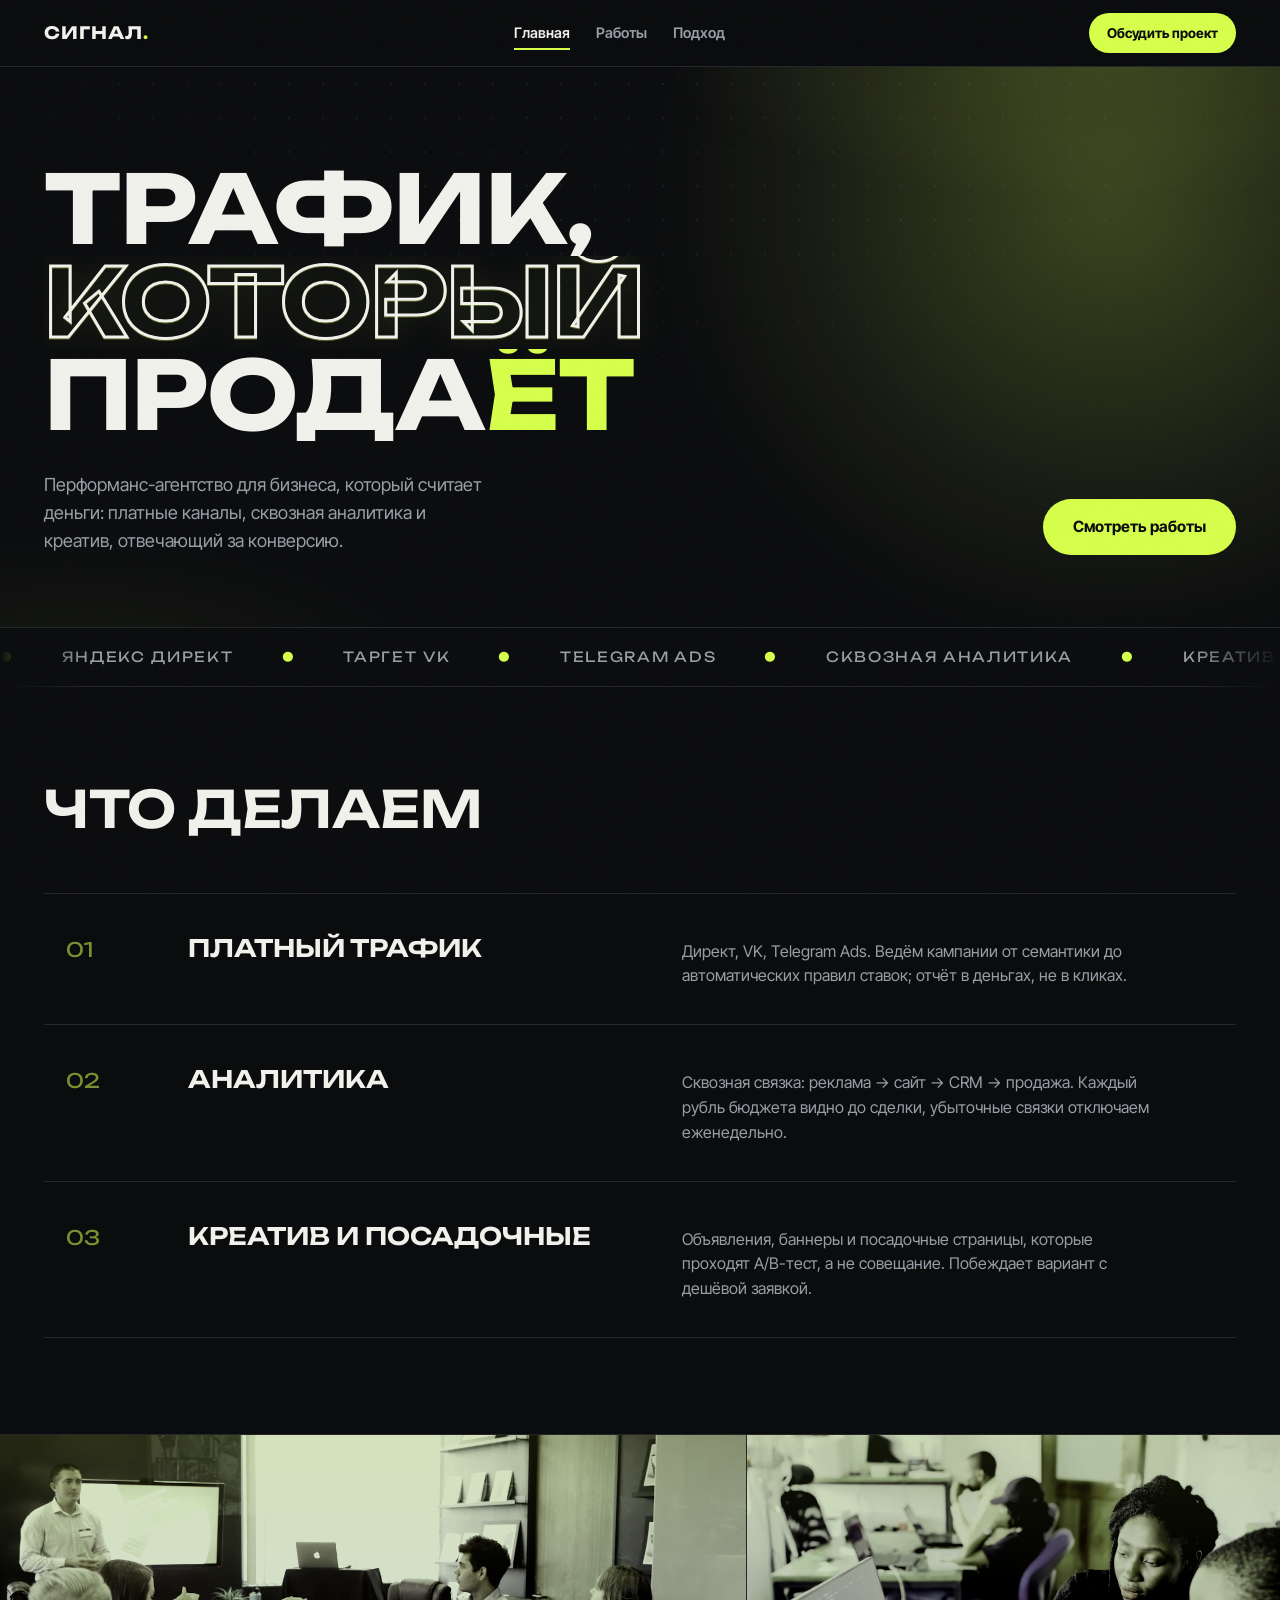
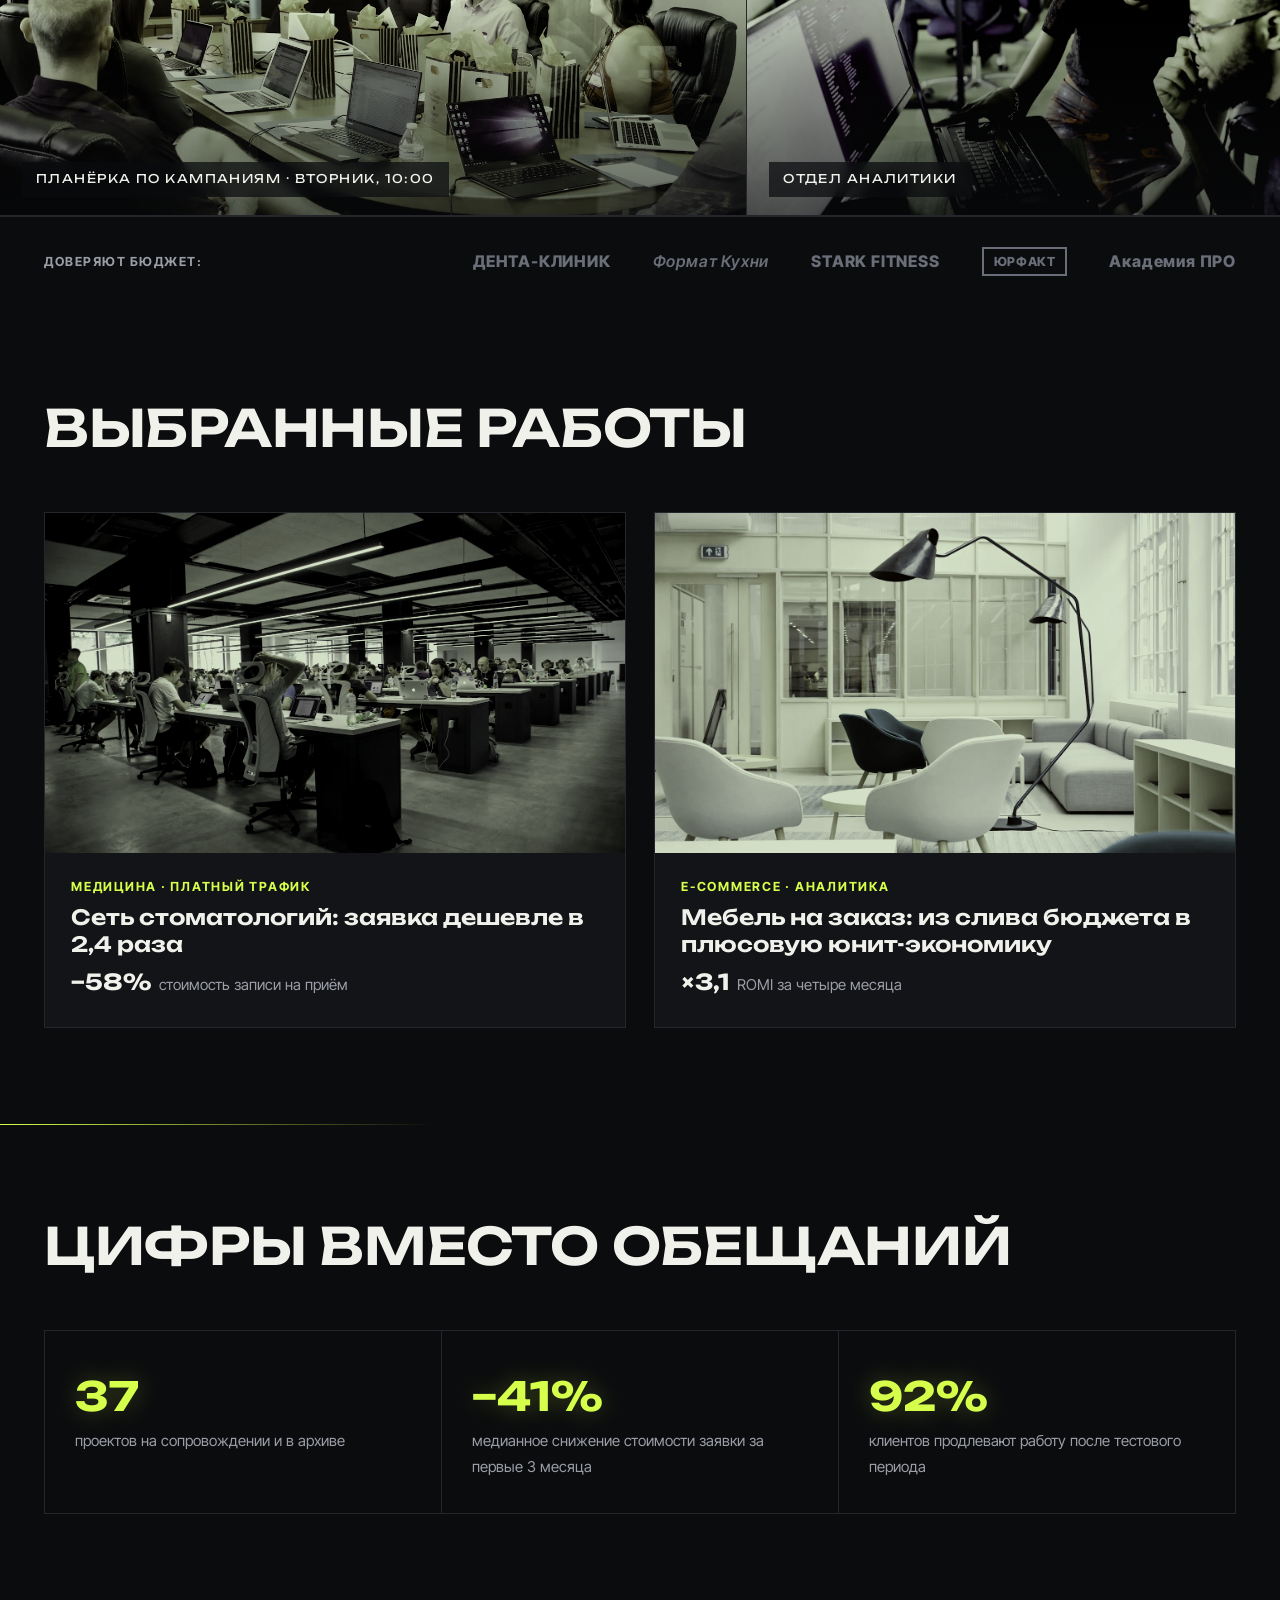
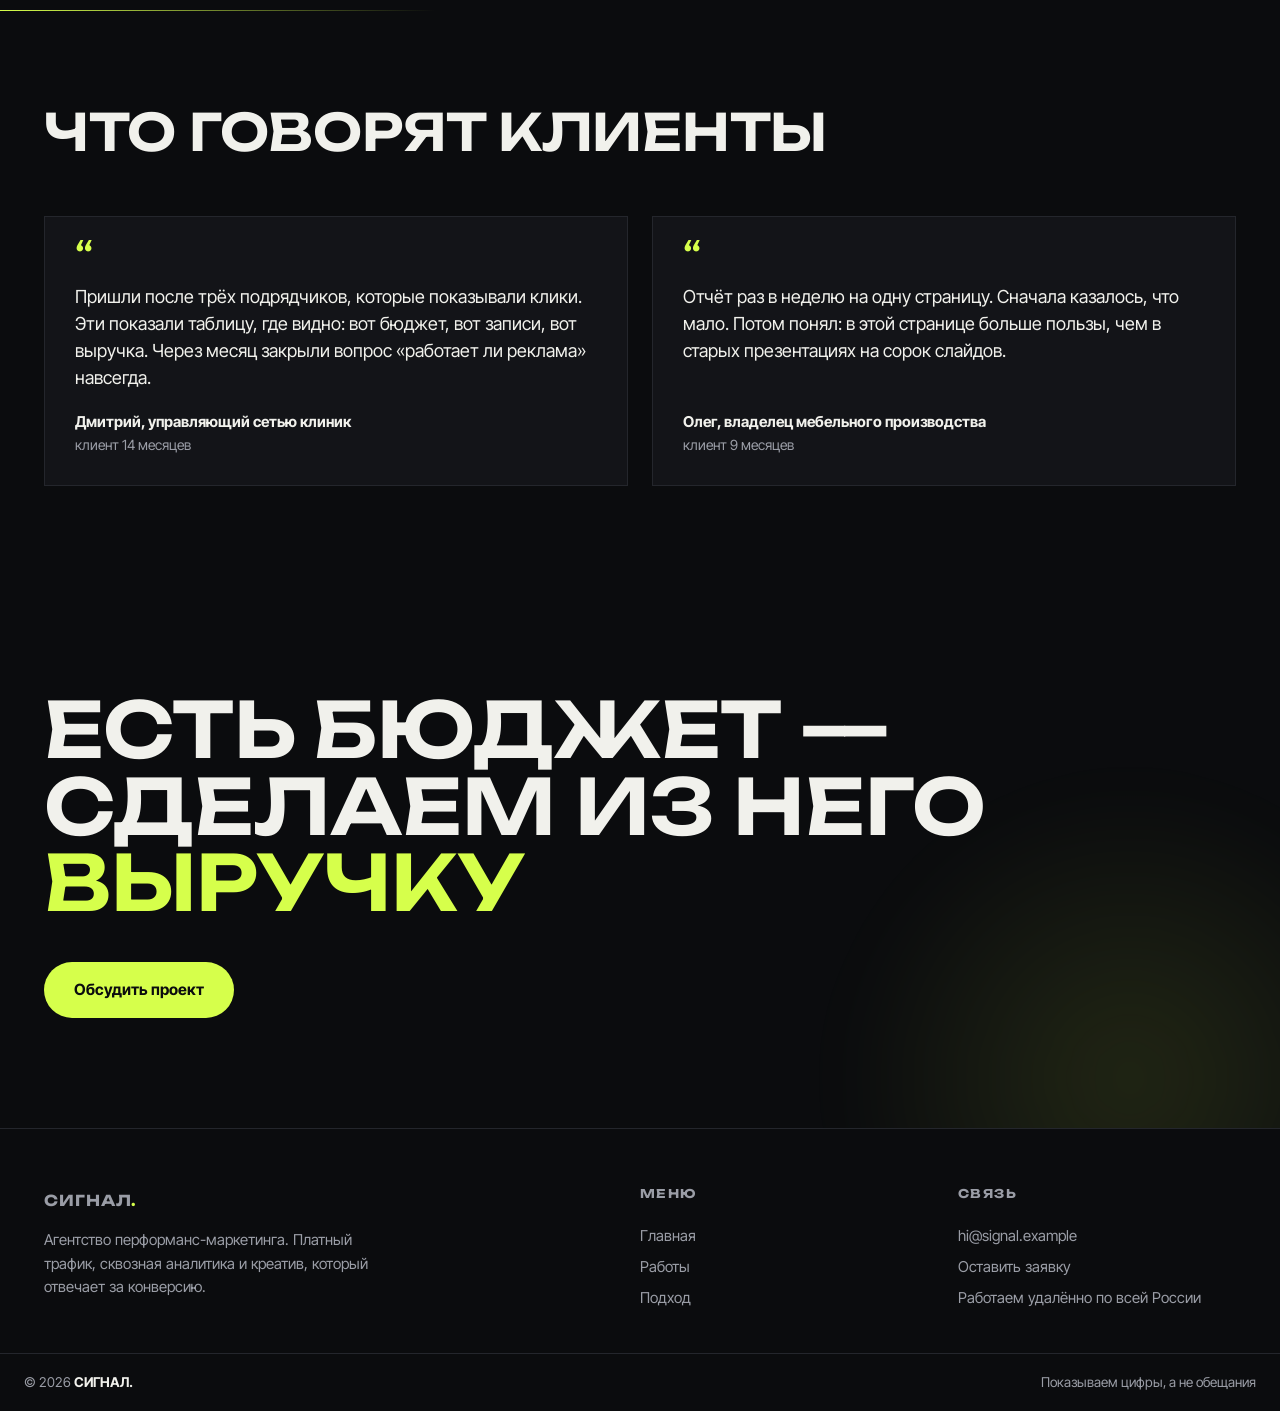
==== index.html @ c0be38c4 "Убрать ИИ-маркеры, пометить демо-форму, перевести картинки в WebP Тире как разделитель заменены по в" ====
<!DOCTYPE html>
<html lang="ru">
<head>
<meta charset="utf-8">
<meta name="viewport" content="width=device-width, initial-scale=1">
<title>Сигнал — агентство перформанс-маркетинга</title>
<meta name="description" content="Сигнал — агентство перформанс-маркетинга: платный трафик, аналитика, креатив. Работаем на заявки и продажи, а не на охваты.">
<link rel="preconnect" href="https://fonts.googleapis.com">
<link rel="preconnect" href="https://fonts.gstatic.com" crossorigin>
<link href="https://fonts.googleapis.com/css2?family=Unbounded:wght@600;700&family=Inter+Tight:wght@400;500;600;700&display=swap" rel="stylesheet">
<link rel="stylesheet" href="style.css">
<link rel="icon" href="data:image/svg+xml,%3Csvg xmlns=%27http://www.w3.org/2000/svg%27 viewBox=%270 0 64 64%27%3E%3Crect width=%2764%27 height=%2764%27 fill=%27%230b0c0e%27/%3E%3Ctext x=%2732%27 y=%2744%27 font-family=%27Arial,sans-serif%27 font-size=%2736%27 font-weight=%27800%27 fill=%27%23d6ff4b%27 text-anchor=%27middle%27%3EC%3C/text%3E%3C/svg%3E">
<meta property="og:title" content="Сигнал — агентство перформанс-маркетинга">
<meta property="og:type" content="website">
<meta property="og:description" content="Сигнал — агентство перформанс-маркетинга: платный трафик, аналитика, креатив. Работаем на заявки и продажи, а не на охваты.">
</head>
<body>

<header class="head">
  <div class="wrap">
    <a class="logo" href="index.html">СИГНАЛ<i>.</i></a>
    <nav class="nav">
      <a href="index.html" class="on">Главная</a>
      <a href="works.html">Работы</a>
      <a href="approach.html">Подход</a>
    </nav>
    <a class="cta-mini" href="#" data-modal-open>Обсудить проект</a>
  </div>
</header>

<section class="hero">
  <div class="wrap">
    <h1><span class="line"><span>Трафик,</span></span><span class="line"><span class="hollow">который</span></span><span class="line"><span>прода<i class="acid" style="font-style:normal">ёт</i></span></span></h1>
    <div class="hero-sub">
      <p>Перформанс-агентство для бизнеса, который считает деньги: платные каналы, сквозная аналитика и креатив, отвечающий за конверсию.</p>
      <a class="btn" href="works.html">Смотреть работы</a>
    </div>
  </div>
</section>

<div class="marquee" aria-hidden="true">
  <div class="marquee-track">
    <span><i>●</i>Яндекс Директ</span><span><i>●</i>Таргет VK</span><span><i>●</i>Telegram Ads</span><span><i>●</i>Сквозная аналитика</span><span><i>●</i>Креатив</span><span><i>●</i>CRM-маркетинг</span>
    <span><i>●</i>Яндекс Директ</span><span><i>●</i>Таргет VK</span><span><i>●</i>Telegram Ads</span><span><i>●</i>Сквозная аналитика</span><span><i>●</i>Креатив</span><span><i>●</i>CRM-маркетинг</span>
  </div>
</div>

<section class="blk">
  <div class="wrap">
    <h2>Что делаем</h2>
    <div class="srv">
      <div class="srv-row rise">
        <div class="no">01</div>
        <h3>Платный трафик</h3>
        <p>Директ, VK, Telegram Ads. Ведём кампании от семантики до автоматических правил ставок; отчёт в деньгах, не в кликах.</p>
      </div>
      <div class="srv-row rise">
        <div class="no">02</div>
        <h3>Аналитика</h3>
        <p>Сквозная связка: реклама → сайт → CRM → продажа. Каждый рубль бюджета видно до сделки, убыточные связки отключаем еженедельно.</p>
      </div>
      <div class="srv-row rise">
        <div class="no">03</div>
        <h3>Креатив и посадочные</h3>
        <p>Объявления, баннеры и посадочные страницы, которые проходят A/B-тест, а не совещание. Побеждает вариант с дешёвой заявкой.</p>
      </div>
    </div>
  </div>
</section>

<div class="strip" aria-label="Студия в работе">
  <div class="wrap">
    <figure>
      <img src="img/studio-2.webp" alt="Разбор кампании на планёрке" loading="lazy">
      <figcaption>Планёрка по кампаниям · вторник, 10:00</figcaption>
    </figure>
    <figure>
      <img src="img/studio-1.webp" alt="Аналитики за настройкой связок" loading="lazy">
      <figcaption>Отдел аналитики</figcaption>
    </figure>
  </div>
</div>

<div class="clients">
  <div class="wrap">
    <span class="label">Доверяют бюджет:</span>
    <div class="marks">
      <span>ДЕНТА-КЛИНИК</span>
      <span>Формат Кухни</span>
      <span>STARK FITNESS</span>
      <span>ЮРФАКТ</span>
      <span>Академия ПРО</span>
    </div>
  </div>
</div>

<section class="blk">
  <div class="wrap">
    <h2>Выбранные работы</h2>
    <div class="works-grid">
      <a class="work-card rise" href="work-dental.html">
        <img src="img/work-dental.webp" alt="Кейс: сеть стоматологий" loading="lazy">
        <div class="work-card__body">
          <span class="work-card__tag">Медицина · платный трафик</span>
          <h3>Сеть стоматологий: заявка дешевле в 2,4 раза</h3>
          <div class="work-card__nums"><b>−58%</b>стоимость записи на приём</div>
        </div>
      </a>
      <a class="work-card rise" href="work-furniture.html">
        <img src="img/work-furniture.webp" alt="Кейс: мебельное производство" loading="lazy">
        <div class="work-card__body">
          <span class="work-card__tag">E-commerce · аналитика</span>
          <h3>Мебель на заказ: из слива бюджета в плюсовую юнит-экономику</h3>
          <div class="work-card__nums"><b>×3,1</b>ROMI за четыре месяца</div>
        </div>
      </a>
    </div>
  </div>
</section>

<section class="blk">
  <div class="wrap">
    <h2>Цифры вместо обещаний</h2>
    <div class="nums">
      <div class="rise"><b>37</b><span>проектов на сопровождении и в архиве</span></div>
      <div class="rise"><b>−41%</b><span>медианное снижение стоимости заявки за первые 3 месяца</span></div>
      <div class="rise"><b>92%</b><span>клиентов продлевают работу после тестового периода</span></div>
    </div>
  </div>
</section>

<section class="blk">
  <div class="wrap">
    <h2>Что говорят клиенты</h2>
    <div class="tst">
      <blockquote class="rise">
        Пришли после трёх подрядчиков, которые показывали клики. Эти показали таблицу, где видно: вот бюджет, вот записи, вот выручка. Через месяц закрыли вопрос «работает ли реклама» навсегда.
        <footer><b>Дмитрий, управляющий сетью клиник</b>клиент 14 месяцев</footer>
      </blockquote>
      <blockquote class="rise">
        Отчёт раз в неделю на одну страницу. Сначала казалось, что мало. Потом понял: в этой странице больше пользы, чем в старых презентациях на сорок слайдов.
        <footer><b>Олег, владелец мебельного производства</b>клиент 9 месяцев</footer>
      </blockquote>
    </div>
  </div>
</section>

<section class="big-cta">
  <div class="wrap">
    <h2>Есть бюджет —<br>сделаем из него <span>выручку</span></h2>
    <a class="btn" href="#" data-modal-open>Обсудить проект</a>
  </div>
</section>

<footer class="foot">
  <div class="wrap cols">
    <div class="about-col">
      <a class="logo" href="index.html">СИГНАЛ<i>.</i></a>
      <p>Агентство перформанс-маркетинга. Платный трафик, сквозная аналитика и креатив, который отвечает за конверсию.</p>
    </div>
    <div>
      <h4>Меню</h4>
      <a href="index.html">Главная</a>
      <a href="works.html">Работы</a>
      <a href="approach.html">Подход</a>
    </div>
    <div>
      <h4>Связь</h4>
      <a href="#" data-modal-open>hi@signal.example</a>
      <a href="#" data-modal-open>Оставить заявку</a>
      <a>Работаем удалённо по всей России</a>
    </div>
  </div>
  <div class="base">
    <div>© 2026 <b>СИГНАЛ.</b></div>
    <div>Показываем цифры, а не обещания</div>
  </div>
</footer>

<div class="modal" id="lead-modal" role="dialog" aria-modal="true" aria-labelledby="lm-title">
  <div class="modal__back" data-modal-close></div>
  <div class="modal__box">
    <button class="modal__close" data-modal-close aria-label="Закрыть">&times;</button>
    <h3 id="lm-title">Обсудить проект</h3>
    <p class="sub">Расскажите о задаче, вернёмся с планом и оценкой в течение рабочего дня.</p>
    <form data-lead-form>
      <label>Имя</label>
      <input type="text" name="name" required placeholder="Как к вам обращаться">
      <label>Телефон или Telegram</label>
      <input type="text" name="phone" required placeholder="+7 ___ ___-__-__ или @ник">
      <label>Месячный бюджет на трафик</label>
      <select name="budget">
        <option>До 150 тысяч</option>
        <option>150–500 тысяч</option>
        <option>500 тысяч – 1,5 млн</option>
        <option>Больше 1,5 млн</option>
        <option>Бюджета ещё нет, нужен расчёт</option>
      </select>
      <label>Задача</label>
      <textarea name="msg" placeholder="Ниша, что продаёте, что сейчас с рекламой"></textarea>
      <button class="send" type="submit">Отправить</button>
      <p class="fine">Нажимая кнопку, вы соглашаетесь с политикой обработки персональных данных</p>
      <p class="fine"><strong>Демонстрационный проект из портфолио.</strong> Агентство «Сигнал», его кейсы и клиенты вымышлены, форма заявку никуда не отправляет. Связаться с автором сайта: <a href="https://shulgin.is-a.dev">shulgin.is-a.dev</a></p>
    </form>
    <div class="modal__ok">
      <div class="ring">&#10003;</div>
      <h3>Принято</h3>
      <p class="sub">Ответим в течение рабочего дня.</p>
    </div>
  </div>
</div>

<script src="app.js"></script>
</body>
</html>
---- style.css ----
:root {
  --bg: #0b0c0e;
  --bg-raise: #131418;
  --line: #24262c;
  --ink: #f1f1ec;
  --ink-soft: #9a9da6;
  --acid: #d6ff4b;
  --wrap: 1240px;
  --grade: grayscale(.8) contrast(1.15) brightness(.82) sepia(.22) hue-rotate(46deg) saturate(1.5);
}

* { margin: 0; padding: 0; box-sizing: border-box; }

html { scroll-behavior: smooth; }
@media (prefers-reduced-motion: reduce) {
  html { scroll-behavior: auto; }
  .rise { opacity: 1 !important; transform: none !important; transition: none !important; }
}

body {
  font-family: "Inter Tight", -apple-system, sans-serif;
  background: var(--bg); color: var(--ink);
  line-height: 1.55; font-size: 17px;
  -webkit-font-smoothing: antialiased;
}
.wrap { max-width: var(--wrap); margin: 0 auto; padding: 0 24px; }
a { color: inherit; text-decoration: none; }
img { max-width: 100%; display: block; }
h1, h2, h3, .display { font-family: "Unbounded", sans-serif; font-weight: 600; }

/* header */
.head { position: sticky; top: 0; z-index: 50; background: rgb(11 12 14 / .85); backdrop-filter: blur(14px); border-bottom: 1px solid var(--line); }
.head .wrap { height: 66px; display: flex; align-items: center; justify-content: space-between; }
.logo { font-family: "Unbounded", sans-serif; font-weight: 700; font-size: 17px; letter-spacing: .06em; }
.logo i { font-style: normal; color: var(--acid); }
.nav { display: flex; gap: 26px; font-size: 14.5px; font-weight: 600; color: var(--ink-soft); }
.nav a:hover, .nav a.on { color: var(--ink); }
.cta-mini { font-size: 13.5px; font-weight: 700; padding: 10px 18px; background: var(--acid); color: #0b0c0e; border-radius: 999px; transition: transform .15s ease; }
.cta-mini:hover { transform: scale(1.04); }
.cta-mini:active { transform: scale(.98); }

/* hero */
.hero { padding: 96px 0 72px; border-bottom: 1px solid var(--line); position: relative; overflow: hidden;
  background:
    radial-gradient(58% 48% at 86% -5%, rgb(214 255 75 / .10), transparent 60%),
    radial-gradient(46% 40% at 6% 108%, rgb(214 255 75 / .05), transparent 60%);
}
.hero::before {
  content: ""; position: absolute; inset: 0; pointer-events: none;
  background-image: radial-gradient(rgb(241 241 236 / .06) 1px, transparent 1px);
  background-size: 34px 34px;
  mask-image: radial-gradient(ellipse 90% 80% at 50% 10%, #000 30%, transparent 75%);
}
.hero::after {
  content: ""; position: absolute; pointer-events: none; z-index: 0;
  width: 900px; height: 900px; right: -280px; top: -320px; border-radius: 50%;
  background: radial-gradient(circle, rgb(214 255 75 / .24), rgb(214 255 75 / .07) 45%, transparent 70%);
  filter: blur(22px);
  mix-blend-mode: screen;
}
@media (prefers-reduced-motion: no-preference) {
  .hero::after { animation: breathe 9s ease-in-out infinite alternate; }
}
@keyframes breathe { to { transform: translate(-90px, 70px) scale(1.18); opacity: .8; } }
.hero .wrap { position: relative; z-index: 1; }
.hero h1 {
  font-size: clamp(44px, 7.4vw, 104px);
  line-height: .98; letter-spacing: -0.01em; font-weight: 700;
  text-transform: uppercase;
}
.hero h1 .hollow {
  color: transparent;
  -webkit-text-stroke: clamp(1.6px, .32vw, 3px) var(--ink);
  text-stroke: clamp(1.6px, .32vw, 3px) var(--ink);
  filter: drop-shadow(0 1px 0 rgb(214 255 75 / .35)) drop-shadow(0 0 14px rgb(214 255 75 / .18));
}
.hero h1 .acid { color: var(--acid); }
.hero-sub { margin-top: 30px; display: flex; align-items: flex-end; justify-content: space-between; gap: 40px; flex-wrap: wrap; }
.hero-sub p { max-width: 44ch; color: var(--ink-soft); font-size: 18px; }
.btn {
  display: inline-block; font-weight: 700; font-size: 15.5px;
  padding: 16px 30px; border-radius: 999px;
  background: var(--acid); color: #0b0c0e;
  transition: transform .15s ease;
  white-space: nowrap;
}
.btn:hover { transform: scale(1.05); }
.btn:active { transform: scale(.97); }
.btn--ghost { background: transparent; color: var(--ink); border: 1px solid var(--line); }
.btn--ghost:hover { border-color: var(--ink); }

/* marquee */
.marquee { border-bottom: 1px solid var(--line); overflow: hidden; padding: 18px 0;
  -webkit-mask-image: linear-gradient(90deg, transparent, #000 7%, #000 93%, transparent);
  mask-image: linear-gradient(90deg, transparent, #000 7%, #000 93%, transparent);
}
.marquee-track { display: flex; gap: 48px; width: max-content; animation: slide 28s linear infinite; font-family: "Unbounded", sans-serif; font-size: 14px; letter-spacing: .12em; text-transform: uppercase; color: var(--ink-soft); }
.marquee-track span i { font-style: normal; color: var(--acid); margin-right: 48px; }
@keyframes slide { to { transform: translateX(-50%); } }
@media (prefers-reduced-motion: reduce) { .marquee-track { animation: none; } }

/* sections */
section.blk { padding: 96px 0; }
section.blk + section.blk { border-top: 0; background-image: linear-gradient(90deg, var(--acid), rgb(36 38 44 / 0) 34%); background-size: 100% 1px; background-repeat: no-repeat; }
.blk h2 { font-size: clamp(28px, 4vw, 52px); line-height: 1.05; text-transform: uppercase; letter-spacing: -0.005em; max-width: 24ch; }
.blk .lead { margin-top: 18px; color: var(--ink-soft); max-width: 56ch; font-size: 17.5px; }

/* services */
.srv { margin-top: 56px; border-top: 1px solid var(--line); }
.srv-row { display: grid; grid-template-columns: 90px 1fr 1.2fr; gap: 32px; padding: 36px 0; border-bottom: 1px solid var(--line); align-items: baseline; transition: background .2s ease; position: relative; padding-left: 22px; }
.srv-row:hover { background: var(--bg-raise); }
.srv-row::before { content: ""; position: absolute; left: 0; top: 0; bottom: 0; width: 3px;
  background: var(--acid); transform: scaleY(0); transform-origin: top;
  transition: transform .3s cubic-bezier(.16,1,.3,1); }
.srv-row:hover::before { transform: scaleY(1); }
.srv-row:hover h3 { transform: translateX(4px); transition: transform .25s ease; }
.srv-row .no { font-family: "Unbounded", sans-serif; color: var(--acid); font-size: 20px; opacity: .55; }
.srv-row:hover .no { opacity: 1; }
.srv-row h3 { font-size: 24px; text-transform: uppercase; }
.srv-row p { color: var(--ink-soft); font-size: 16px; max-width: 52ch; }

/* works */
.works-grid { margin-top: 56px; display: grid; grid-template-columns: 1fr 1fr; gap: 28px; }
.work-card { position: relative; display: block; border: 1px solid var(--line); background: var(--bg-raise); overflow: hidden; }
.work-card img { width: 100%; height: 340px; object-fit: cover; filter: var(--grade); transition: transform .4s ease, filter .4s ease; }
.work-card:hover img { transform: scale(1.04); filter: grayscale(.3) contrast(1.1) brightness(.98) saturate(1.15); }
.work-card__body { padding: 24px 26px 28px; display: flex; flex-direction: column; gap: 8px; }
.work-card__tag { font-size: 12.5px; letter-spacing: .14em; text-transform: uppercase; color: var(--acid); font-weight: 700; }
.work-card__body h3 { font-size: 21px; line-height: 1.25; }
.work-card__nums { color: var(--ink-soft); font-size: 15px; }
.work-card__nums b { color: var(--ink); font-family: "Unbounded", sans-serif; font-size: 22px; margin-right: 8px; }

/* numbers strip */
.nums { display: grid; grid-template-columns: repeat(3, 1fr); gap: 1px; background: var(--line); border: 1px solid var(--line); margin-top: 56px; }
.nums div { background: var(--bg); padding: 34px 30px; transition: background .25s ease; }
.nums div:hover { background: var(--bg-raise); }
.nums b { display: block; font-family: "Unbounded", sans-serif; font-size: 40px; color: var(--acid); text-shadow: 0 0 24px rgb(214 255 75 / .28); }
.nums span { color: var(--ink-soft); font-size: 15px; }

/* approach list */
.steps { margin-top: 56px; display: grid; grid-template-columns: repeat(2, 1fr); gap: 1px; background: var(--line); border: 1px solid var(--line); }
.steps div { background: var(--bg); padding: 34px 30px; transition: background .25s ease; }
.steps div:hover { background: var(--bg-raise); }
.steps h3 { font-size: 18px; text-transform: uppercase; margin-bottom: 10px; }
.steps h3 i { font-style: normal; color: var(--acid); margin-right: 10px; }
.steps p { color: var(--ink-soft); font-size: 15.5px; }

/* big cta */
.big-cta { padding: 110px 0; text-align: left; position: relative; overflow: hidden; }
.big-cta::after {
  content: ""; position: absolute; right: -180px; bottom: -280px;
  width: 660px; height: 660px; border-radius: 50%;
  background: radial-gradient(circle, rgb(214 255 75 / .11), transparent 64%);
  filter: blur(28px); pointer-events: none; z-index: 0;
}
.big-cta .wrap { position: relative; z-index: 1; }
.big-cta h2 { font-size: clamp(36px, 6vw, 84px); text-transform: uppercase; line-height: 1; max-width: none; }
.big-cta h2 span { color: var(--acid); }
.big-cta .btn { margin-top: 40px; }

/* work page */
.work-hero { padding: 80px 0 56px; border-bottom: 1px solid var(--line); }
.crumbs { font-size: 13.5px; font-weight: 600; color: var(--ink-soft); margin-bottom: 26px; letter-spacing: .04em; }
.crumbs a:hover { color: var(--acid); }
.work-hero h1 { font-size: clamp(30px, 4.6vw, 60px); line-height: 1.04; text-transform: uppercase; max-width: 22ch; }
.work-meta { margin-top: 30px; display: flex; gap: 48px; flex-wrap: wrap; }
.work-meta div b { display: block; font-size: 14.5px; }
.work-meta div span { font-size: 13.5px; color: var(--ink-soft); }
.work-cover { border-bottom: 1px solid var(--line); position: relative; }
.work-cover img { width: 100%; height: 420px; object-fit: cover; filter: var(--grade); }
.work-body { padding: 72px 0; display: grid; grid-template-columns: 4fr 8fr; gap: 56px; }
.work-body aside { position: sticky; top: 100px; align-self: start; }
.work-body aside .nums-side b { display: block; font-family: "Unbounded", sans-serif; font-size: 34px; color: var(--acid); text-shadow: 0 0 24px rgb(214 255 75 / .28); }
.work-body aside .nums-side span { color: var(--ink-soft); font-size: 14px; display: block; margin-bottom: 22px; }
.work-body h2 { font-size: 24px; text-transform: uppercase; margin: 40px 0 14px; }
.work-body h2:first-child { margin-top: 0; }
.work-body p { color: #c9cbd1; margin-bottom: 14px; max-width: 64ch; }
.work-body ul { margin: 0 0 14px 20px; color: #c9cbd1; }
.work-body li { margin-bottom: 7px; }
.quote { margin: 36px 0; padding: 26px 30px; background: var(--bg-raise); border-left: 3px solid var(--acid); font-size: 18px; }
.quote footer { margin-top: 10px; font-size: 13.5px; color: var(--ink-soft); }

/* photo strip */
.strip { border-top: 1px solid var(--line); border-bottom: 1px solid var(--line); }
.strip .wrap { display: grid; grid-template-columns: 1.4fr 1fr; gap: 1px; background: var(--line); padding: 0; max-width: none; }
.strip figure { margin: 0; overflow: hidden; background: var(--bg); position: relative; }
.strip img { width: 100%; height: 380px; object-fit: cover; filter: var(--grade); transition: transform .6s ease; display: block; }
.strip figure:hover img { transform: scale(1.03); filter: grayscale(.35) brightness(.95) saturate(1.2); }
.strip figure::after, .work-cover::after {
  content: ""; position: absolute; inset: 0; z-index: 1; pointer-events: none;
  background: linear-gradient(180deg, rgb(214 255 75 / .09), transparent 38%),
              linear-gradient(0deg, rgb(11 12 14 / .6), transparent 55%);
}
.strip figcaption {
  position: absolute; left: 22px; bottom: 18px; z-index: 2;
  font-family: "Unbounded", sans-serif; font-size: 12px; letter-spacing: .12em; text-transform: uppercase;
  color: var(--ink); background: rgb(11 12 14 / .72); padding: 8px 14px; backdrop-filter: blur(6px);
}

/* client marks */
.clients { border-top: 1px solid var(--line); padding: 30px 0; }
.clients .wrap { display: flex; align-items: center; gap: 40px; flex-wrap: wrap; justify-content: space-between; }
.clients .label { font-size: 12.5px; letter-spacing: .12em; text-transform: uppercase; color: var(--ink-soft); font-weight: 700; }
.clients .marks { display: flex; gap: 42px; align-items: center; flex-wrap: wrap; }
.clients .marks span { font-weight: 800; font-size: 16px; letter-spacing: .05em; color: #6a6e78; transition: color .25s ease; white-space: nowrap; }
.clients .marks span:hover { color: var(--acid); }
.clients .marks span:nth-child(2) { font-style: italic; font-weight: 600; }
.clients .marks span:nth-child(4) { border: 2px solid currentColor; padding: 3px 10px; font-size: 12.5px; }

/* testimonials dark */
.tst { margin-top: 56px; display: grid; grid-template-columns: 1fr 1fr; gap: 24px; }
.tst blockquote {
  background: var(--bg-raise); border: 1px solid var(--line); padding: 30px;
  font-size: 18px; line-height: 1.5; display: flex; flex-direction: column; gap: 20px;
}
.tst blockquote::before { content: "“"; font-family: "Unbounded", sans-serif; color: var(--acid); font-size: 40px; line-height: 0.4; }
.tst footer { margin-top: auto; font-size: 14px; color: var(--ink-soft); }
.tst footer b { color: var(--ink); display: block; font-size: 15px; }

/* next case */
.next-case { border-top: 1px solid var(--line); }
.next-case a { display: flex; justify-content: space-between; align-items: center; gap: 20px; padding: 48px 0; }
.next-case small { display: block; font-size: 12px; letter-spacing: .14em; text-transform: uppercase; color: var(--ink-soft); font-weight: 700; margin-bottom: 10px; }
.next-case h3 { font-size: clamp(20px, 2.6vw, 30px); text-transform: uppercase; transition: color .2s ease; }
.next-case a:hover h3 { color: var(--acid); }
.next-case .arr { font-size: 36px; color: var(--acid); flex: none; }

/* modal (dark) */
.modal { position: fixed; inset: 0; z-index: 200; display: none; align-items: center; justify-content: center; padding: 20px; }
.modal.open { display: flex; }
.modal__back { position: absolute; inset: 0; background: rgb(0 0 0 / .7); backdrop-filter: blur(5px); }
.modal__box {
  position: relative; background: var(--bg-raise); border: 1px solid var(--line);
  width: 470px; max-width: 100%; padding: 38px; max-height: 92vh; overflow: auto;
}
@media (prefers-reduced-motion: no-preference) {
  .modal.open .modal__box { animation: modalIn .35s cubic-bezier(.16,1,.3,1); }
}
@keyframes modalIn { from { opacity: 0; transform: translateY(26px) scale(.98); } }
.modal__close { position: absolute; top: 12px; right: 16px; border: 0; background: none; font-size: 28px; cursor: pointer; color: var(--ink-soft); line-height: 1; }
.modal__close:hover { color: var(--ink); }
.modal h3 { font-size: 22px; text-transform: uppercase; margin-bottom: 6px; }
.modal .sub { color: var(--ink-soft); font-size: 15px; margin-bottom: 20px; }
.modal label { display: block; font-size: 12.5px; font-weight: 700; letter-spacing: .08em; text-transform: uppercase; margin: 16px 0 6px; color: var(--ink-soft); }
.modal input, .modal select, .modal textarea {
  width: 100%; padding: 12px 14px; border: 1px solid var(--line); border-radius: 0;
  font: inherit; font-size: 15.5px; background: var(--bg); color: var(--ink);
}
.modal input:focus, .modal select:focus, .modal textarea:focus { outline: 2px solid var(--acid); outline-offset: -1px; }
.modal textarea { resize: vertical; min-height: 80px; }
.modal .send {
  margin-top: 24px; width: 100%; border: 0; cursor: pointer; border-radius: 999px;
  background: var(--acid); color: #0b0c0e; font: inherit; font-weight: 700; font-size: 16px; padding: 15px;
  transition: transform .15s ease, box-shadow .25s ease;
}
.modal .send:hover { box-shadow: 0 6px 32px rgb(214 255 75 / .3); }
.modal .send:active { transform: scale(.985); }
.modal .fine { margin-top: 12px; font-size: 12px; color: var(--ink-soft); text-align: center; }
.modal__ok { display: none; text-align: center; padding: 30px 0 16px; }
.modal__ok .ring { width: 64px; height: 64px; margin: 0 auto 18px; border-radius: 50%; background: var(--acid); color: #0b0c0e; display: grid; place-items: center; font-size: 30px; }
@media (prefers-reduced-motion: no-preference) {
  .modal__ok.show .ring { animation: pop .5s cubic-bezier(.16,1,.3,1); }
}
@keyframes pop { from { transform: scale(0); } }
.modal.sent form { display: none; }
.modal.sent .modal__ok { display: block; }

/* tilt */
.work-card { will-change: transform; transform-style: preserve-3d; transition: transform .18s ease-out, border-color .3s ease, box-shadow .3s ease; }
.work-card:hover { border-color: rgb(214 255 75 / .5); box-shadow: 0 24px 60px -24px rgb(0 0 0 / .85), 0 0 0 1px rgb(214 255 75 / .22); }
@media (prefers-reduced-motion: reduce) {
  .work-card { transition: border-color .3s, box-shadow .3s; }
}

/* footer */
.foot { border-top: 1px solid var(--line); }
.foot .cols { display: grid; grid-template-columns: 2fr 1fr 1fr; gap: 40px; padding: 56px 24px 40px; }
.foot .cols h4 { font-size: 12px; letter-spacing: .12em; text-transform: uppercase; color: var(--ink-soft); margin-bottom: 16px; font-family: "Unbounded", sans-serif; }
.foot .cols a { display: block; padding: 4px 0; color: var(--ink-soft); font-size: 15px; }
.foot .cols a:hover { color: var(--acid); }
.foot .cols .about-col p { color: var(--ink-soft); font-size: 15px; max-width: 36ch; margin-top: 12px; }
.foot .base { border-top: 1px solid var(--line); padding: 18px 24px; display: flex; justify-content: space-between; gap: 16px; flex-wrap: wrap; color: var(--ink-soft); font-size: 13.5px; }
.foot b { color: var(--ink); }

/* rise */
.rise { opacity: 0; transform: translateY(20px); transition: opacity .45s cubic-bezier(.16,1,.3,1), transform .45s cubic-bezier(.16,1,.3,1); }
.rise.in { opacity: 1; transform: none; }

/* grain overlay */
body::before {
  content: ""; position: fixed; inset: 0; z-index: 90; pointer-events: none;
  background-image: url("data:image/svg+xml,%3Csvg xmlns='http://www.w3.org/2000/svg' width='120' height='120'%3E%3Cfilter id='n'%3E%3CfeTurbulence type='fractalNoise' baseFrequency='.9' numOctaves='2'/%3E%3C/filter%3E%3Crect width='120' height='120' filter='url(%23n)' opacity='.35'/%3E%3C/svg%3E");
  opacity: .06;
}

/* scroll progress */
.progress {
  position: fixed; top: 0; left: 0; right: 0; height: 3px; z-index: 100;
  background: var(--acid); transform: scaleX(0); transform-origin: left;
}

/* hero line-by-line intro */
.hero h1 .line { display: block; overflow: hidden; }
.hero h1 .line > span { display: inline-block; }
@media (prefers-reduced-motion: no-preference) {
  .hero h1 .line > span { transform: translateY(110%); animation: lineUp .9s cubic-bezier(.16,1,.3,1) forwards; }
  .hero h1 .line:nth-child(2) > span { animation-delay: .1s; }
  .hero h1 .line:nth-child(3) > span { animation-delay: .2s; }
  .hero-sub { opacity: 0; transform: translateY(18px); animation: fadeUp .8s cubic-bezier(.16,1,.3,1) .45s forwards; }
}
@keyframes lineUp { to { transform: translateY(0); } }
@keyframes fadeUp { to { opacity: 1; transform: none; } }

/* nav underline */
.nav a { position: relative; }
.nav a::after {
  content: ""; position: absolute; left: 0; bottom: -6px; width: 100%; height: 2px;
  background: var(--acid); transform: scaleX(0); transform-origin: left;
  transition: transform .25s ease;
}
.nav a:hover::after, .nav a.on::after { transform: scaleX(1); }

/* acid glow on primary buttons */
.btn:not(.btn--ghost), .cta-mini { box-shadow: 0 0 0 rgb(214 255 75 / 0); transition: transform .15s ease, box-shadow .25s ease; }
.btn:not(.btn--ghost):hover, .cta-mini:hover { box-shadow: 0 6px 32px rgb(214 255 75 / .28); }

/* work card arrow */
.work-card__body { position: relative; }
.work-card__body::after {
  content: "→"; position: absolute; right: 26px; top: 24px;
  font-family: "Unbounded", sans-serif; color: var(--acid); font-size: 20px;
  opacity: 0; transform: translateX(-8px); transition: opacity .25s ease, transform .25s ease;
}
.work-card:hover .work-card__body::after { opacity: 1; transform: none; }

@media (max-width: 880px) {
  .nav { display: none; }
  .works-grid, .steps, .work-body, .tst, .strip .wrap { grid-template-columns: 1fr; }
  .foot .cols { grid-template-columns: 1fr; gap: 26px; padding: 40px 24px 28px; }
  .strip img { height: 240px; }
  .nums { grid-template-columns: 1fr; }
  .srv-row { grid-template-columns: 1fr; gap: 10px; }
  .work-body aside { position: static; }
  section.blk, .hero { padding: 60px 0; }
  .work-card img { height: 240px; }
}
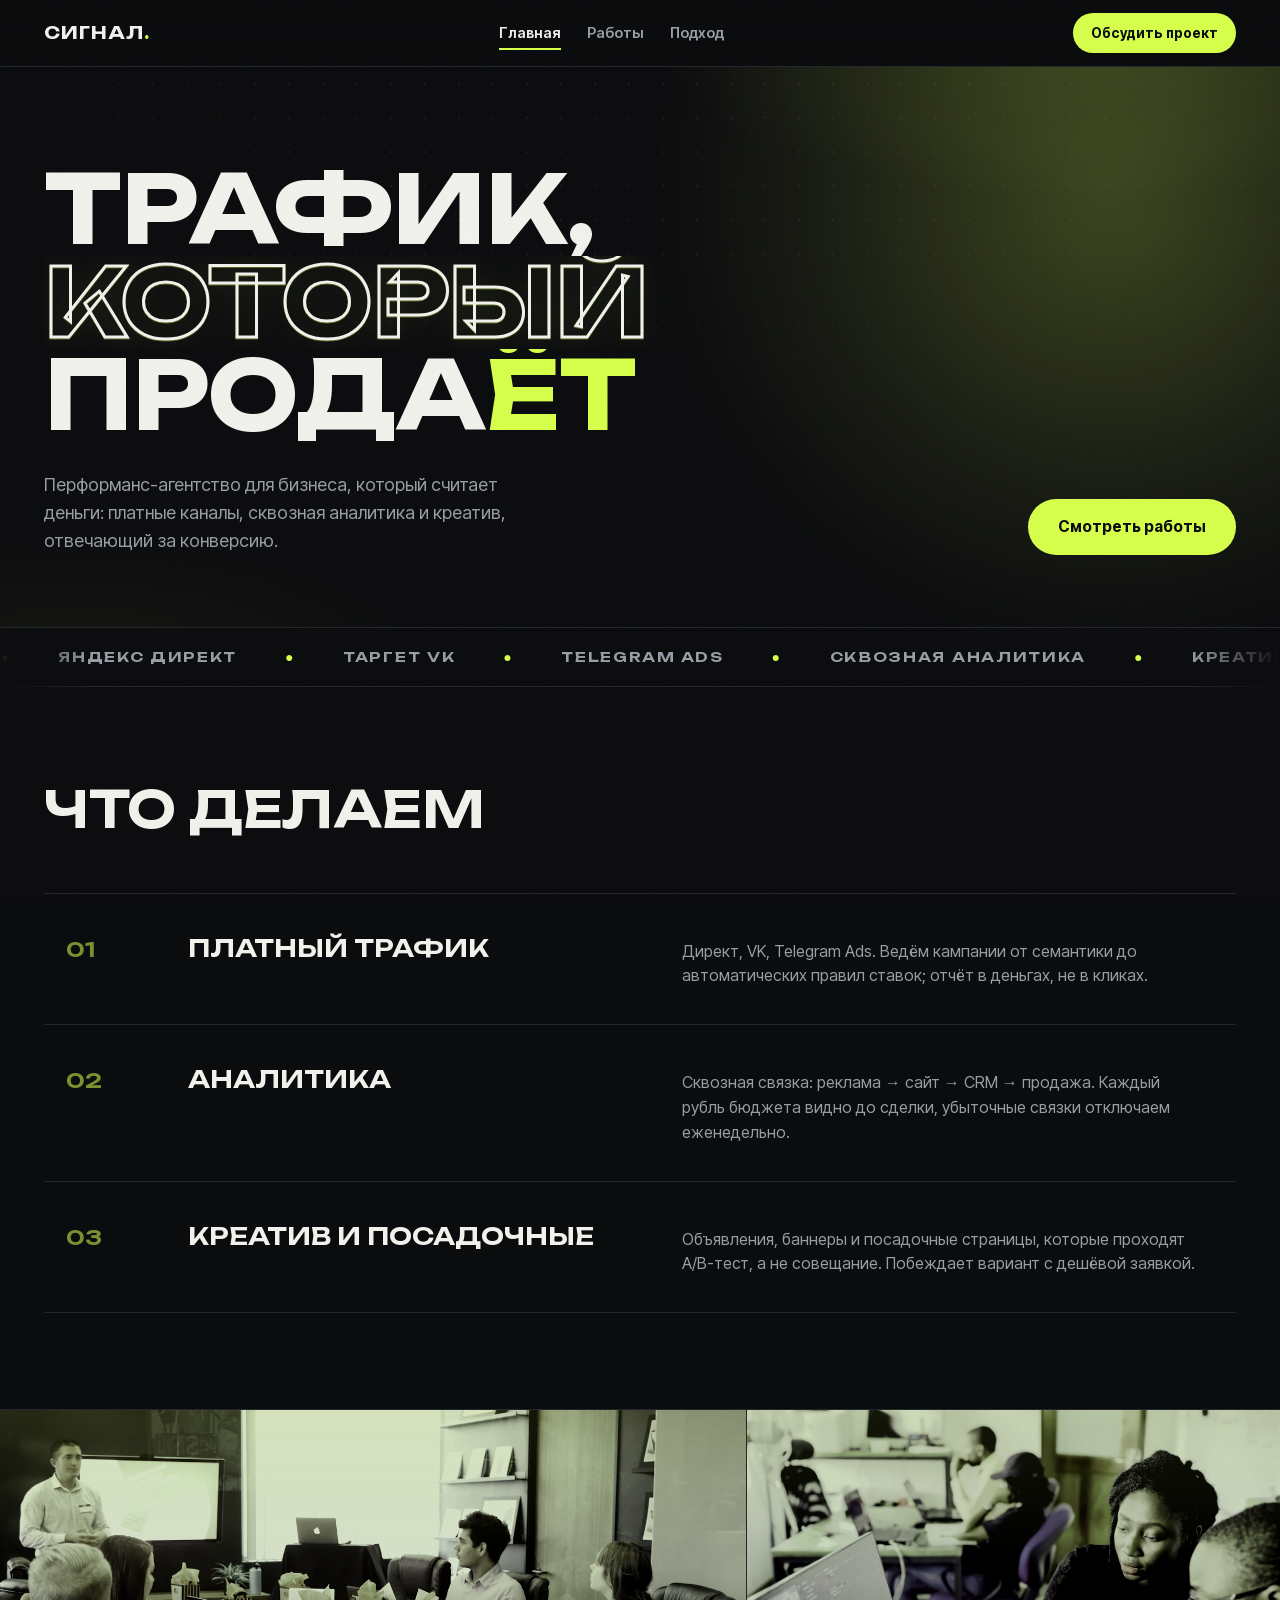
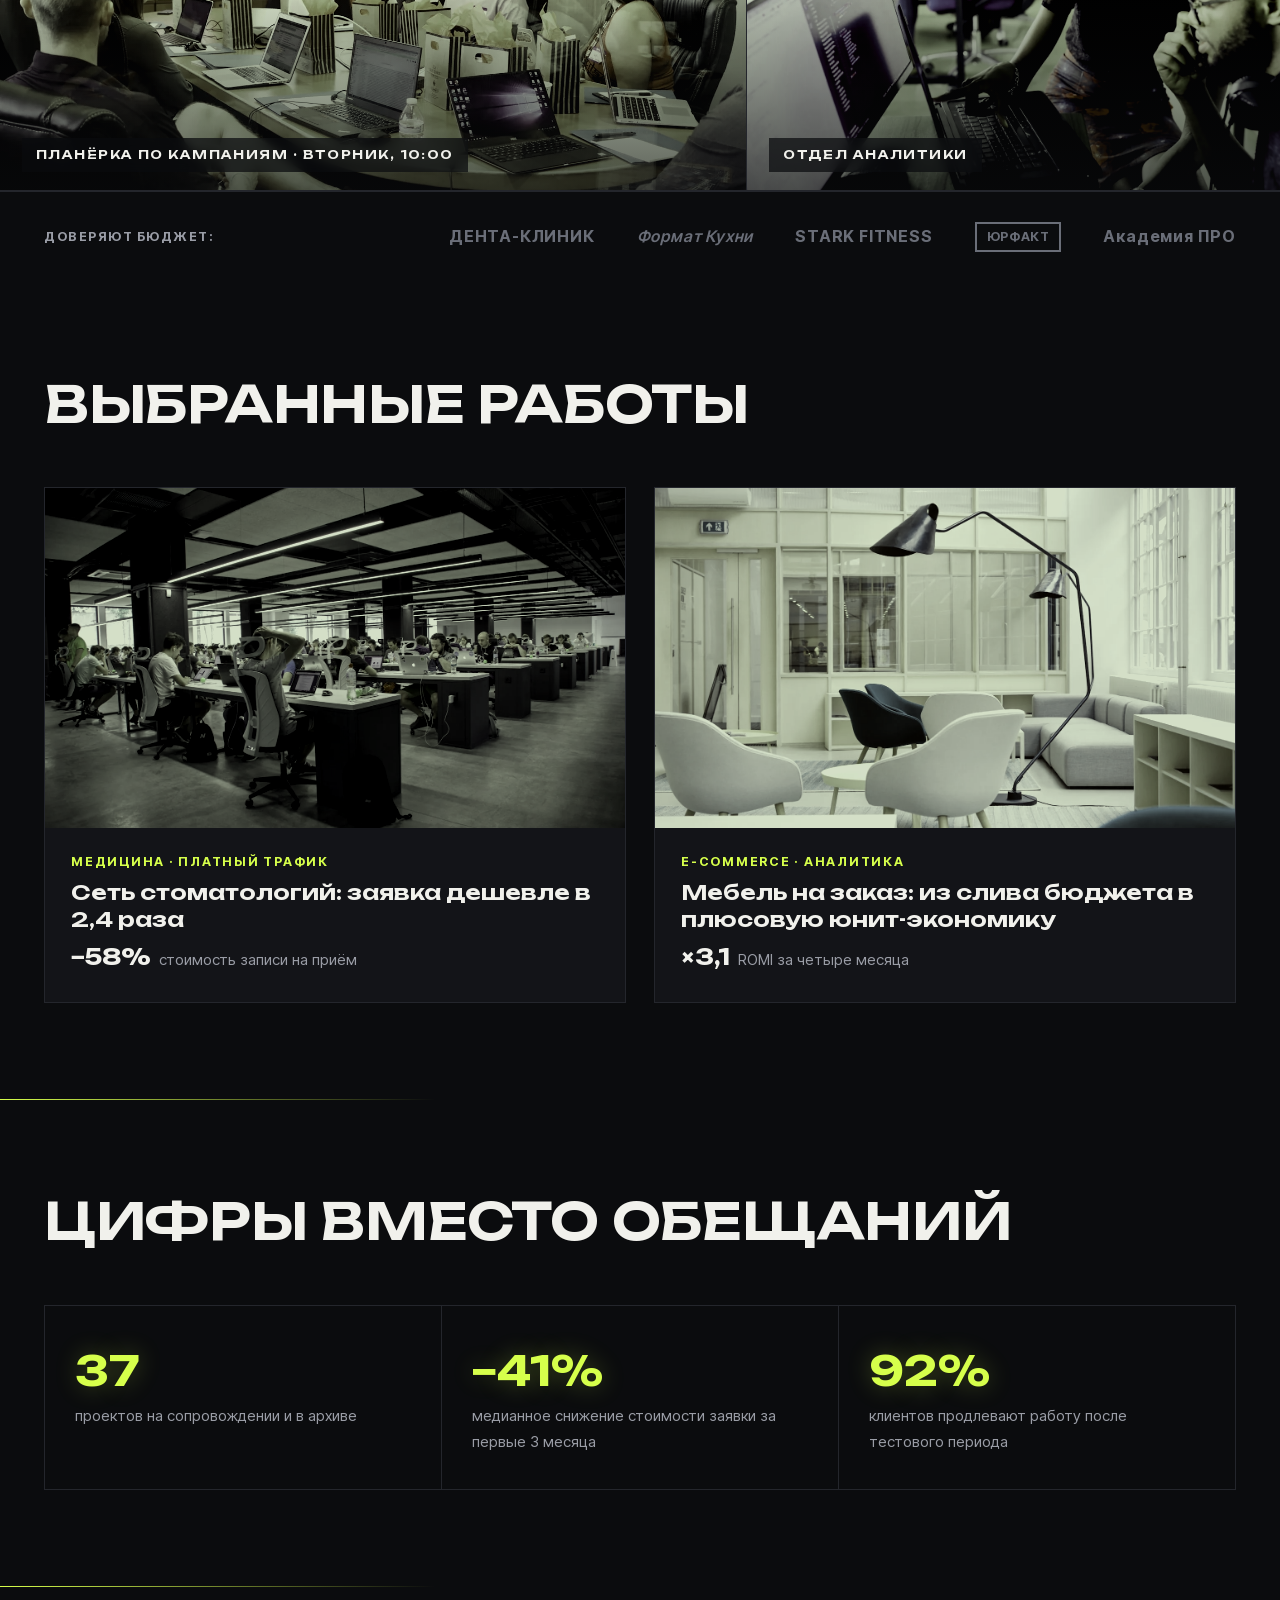
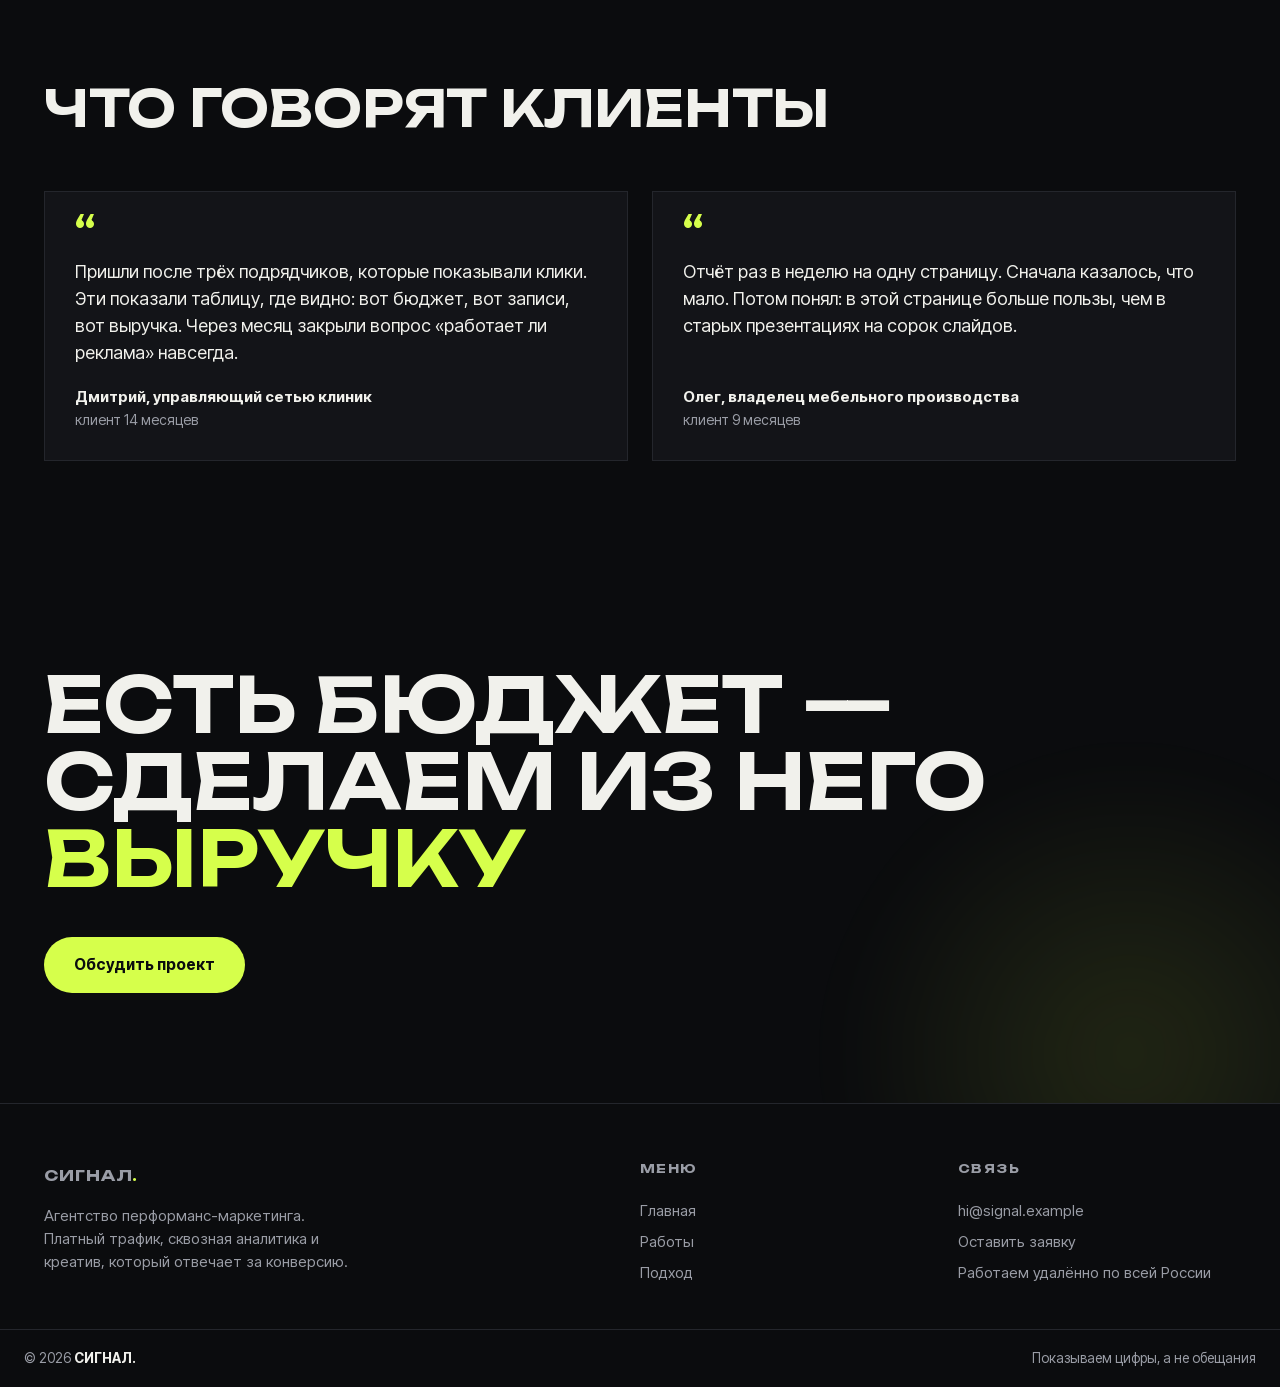
==== commit e19eaded: "Перенести шрифты к себе вместо Google Fonts Co-Authored-By: Claude Opus 5 <noreply@anthropic.com>" ====
--- a/index.html
+++ b/index.html
@@ -5,9 +5,8 @@
 <meta name="viewport" content="width=device-width, initial-scale=1">
 <title>Сигнал — агентство перформанс-маркетинга</title>
 <meta name="description" content="Сигнал — агентство перформанс-маркетинга: платный трафик, аналитика, креатив. Работаем на заявки и продажи, а не на охваты.">
-<link rel="preconnect" href="https://fonts.googleapis.com">
-<link rel="preconnect" href="https://fonts.gstatic.com" crossorigin>
-<link href="https://fonts.googleapis.com/css2?family=Unbounded:wght@600;700&family=Inter+Tight:wght@400;500;600;700&display=swap" rel="stylesheet">
+<link rel="preload" href="fonts/inter-tight-500-cyrillic.woff2" as="font" type="font/woff2" crossorigin>
+<link rel="stylesheet" href="fonts/fonts.css">
 <link rel="stylesheet" href="style.css">
 <link rel="icon" href="data:image/svg+xml,%3Csvg xmlns=%27http://www.w3.org/2000/svg%27 viewBox=%270 0 64 64%27%3E%3Crect width=%2764%27 height=%2764%27 fill=%27%230b0c0e%27/%3E%3Ctext x=%2732%27 y=%2744%27 font-family=%27Arial,sans-serif%27 font-size=%2736%27 font-weight=%27800%27 fill=%27%23d6ff4b%27 text-anchor=%27middle%27%3EC%3C/text%3E%3C/svg%3E">
 <meta property="og:title" content="Сигнал — агентство перформанс-маркетинга">
--- a/fonts/fonts.css
+++ b/fonts/fonts.css
@@ -0,0 +1,96 @@
+@font-face {
+  font-family: 'Inter Tight';
+  font-style: normal;
+  font-weight: 400;
+  font-display: swap;
+  src: url('inter-tight-400-cyrillic.woff2') format('woff2');
+  unicode-range: U+0301, U+0400-045F, U+0490-0491, U+04B0-04B1, U+2116;
+}
+@font-face {
+  font-family: 'Inter Tight';
+  font-style: normal;
+  font-weight: 400;
+  font-display: swap;
+  src: url('inter-tight-400-latin.woff2') format('woff2');
+  unicode-range: U+0000-00FF, U+0131, U+0152-0153, U+02BB-02BC, U+02C6, U+02DA, U+02DC, U+0304, U+0308, U+0329, U+2000-206F, U+20AC, U+2122, U+2191, U+2193, U+2212, U+2215, U+FEFF, U+FFFD;
+}
+@font-face {
+  font-family: 'Inter Tight';
+  font-style: normal;
+  font-weight: 500;
+  font-display: swap;
+  src: url('inter-tight-500-cyrillic.woff2') format('woff2');
+  unicode-range: U+0301, U+0400-045F, U+0490-0491, U+04B0-04B1, U+2116;
+}
+@font-face {
+  font-family: 'Inter Tight';
+  font-style: normal;
+  font-weight: 500;
+  font-display: swap;
+  src: url('inter-tight-500-latin.woff2') format('woff2');
+  unicode-range: U+0000-00FF, U+0131, U+0152-0153, U+02BB-02BC, U+02C6, U+02DA, U+02DC, U+0304, U+0308, U+0329, U+2000-206F, U+20AC, U+2122, U+2191, U+2193, U+2212, U+2215, U+FEFF, U+FFFD;
+}
+@font-face {
+  font-family: 'Inter Tight';
+  font-style: normal;
+  font-weight: 600;
+  font-display: swap;
+  src: url('inter-tight-600-cyrillic.woff2') format('woff2');
+  unicode-range: U+0301, U+0400-045F, U+0490-0491, U+04B0-04B1, U+2116;
+}
+@font-face {
+  font-family: 'Inter Tight';
+  font-style: normal;
+  font-weight: 600;
+  font-display: swap;
+  src: url('inter-tight-600-latin.woff2') format('woff2');
+  unicode-range: U+0000-00FF, U+0131, U+0152-0153, U+02BB-02BC, U+02C6, U+02DA, U+02DC, U+0304, U+0308, U+0329, U+2000-206F, U+20AC, U+2122, U+2191, U+2193, U+2212, U+2215, U+FEFF, U+FFFD;
+}
+@font-face {
+  font-family: 'Inter Tight';
+  font-style: normal;
+  font-weight: 700;
+  font-display: swap;
+  src: url('inter-tight-700-cyrillic.woff2') format('woff2');
+  unicode-range: U+0301, U+0400-045F, U+0490-0491, U+04B0-04B1, U+2116;
+}
+@font-face {
+  font-family: 'Inter Tight';
+  font-style: normal;
+  font-weight: 700;
+  font-display: swap;
+  src: url('inter-tight-700-latin.woff2') format('woff2');
+  unicode-range: U+0000-00FF, U+0131, U+0152-0153, U+02BB-02BC, U+02C6, U+02DA, U+02DC, U+0304, U+0308, U+0329, U+2000-206F, U+20AC, U+2122, U+2191, U+2193, U+2212, U+2215, U+FEFF, U+FFFD;
+}
+@font-face {
+  font-family: 'Unbounded';
+  font-style: normal;
+  font-weight: 600;
+  font-display: swap;
+  src: url('unbounded-600-cyrillic.woff2') format('woff2');
+  unicode-range: U+0301, U+0400-045F, U+0490-0491, U+04B0-04B1, U+2116;
+}
+@font-face {
+  font-family: 'Unbounded';
+  font-style: normal;
+  font-weight: 600;
+  font-display: swap;
+  src: url('unbounded-600-latin.woff2') format('woff2');
+  unicode-range: U+0000-00FF, U+0131, U+0152-0153, U+02BB-02BC, U+02C6, U+02DA, U+02DC, U+0304, U+0308, U+0329, U+2000-206F, U+20AC, U+2122, U+2191, U+2193, U+2212, U+2215, U+FEFF, U+FFFD;
+}
+@font-face {
+  font-family: 'Unbounded';
+  font-style: normal;
+  font-weight: 700;
+  font-display: swap;
+  src: url('unbounded-700-cyrillic.woff2') format('woff2');
+  unicode-range: U+0301, U+0400-045F, U+0490-0491, U+04B0-04B1, U+2116;
+}
+@font-face {
+  font-family: 'Unbounded';
+  font-style: normal;
+  font-weight: 700;
+  font-display: swap;
+  src: url('unbounded-700-latin.woff2') format('woff2');
+  unicode-range: U+0000-00FF, U+0131, U+0152-0153, U+02BB-02BC, U+02C6, U+02DA, U+02DC, U+0304, U+0308, U+0329, U+2000-206F, U+20AC, U+2122, U+2191, U+2193, U+2212, U+2215, U+FEFF, U+FFFD;
+}
